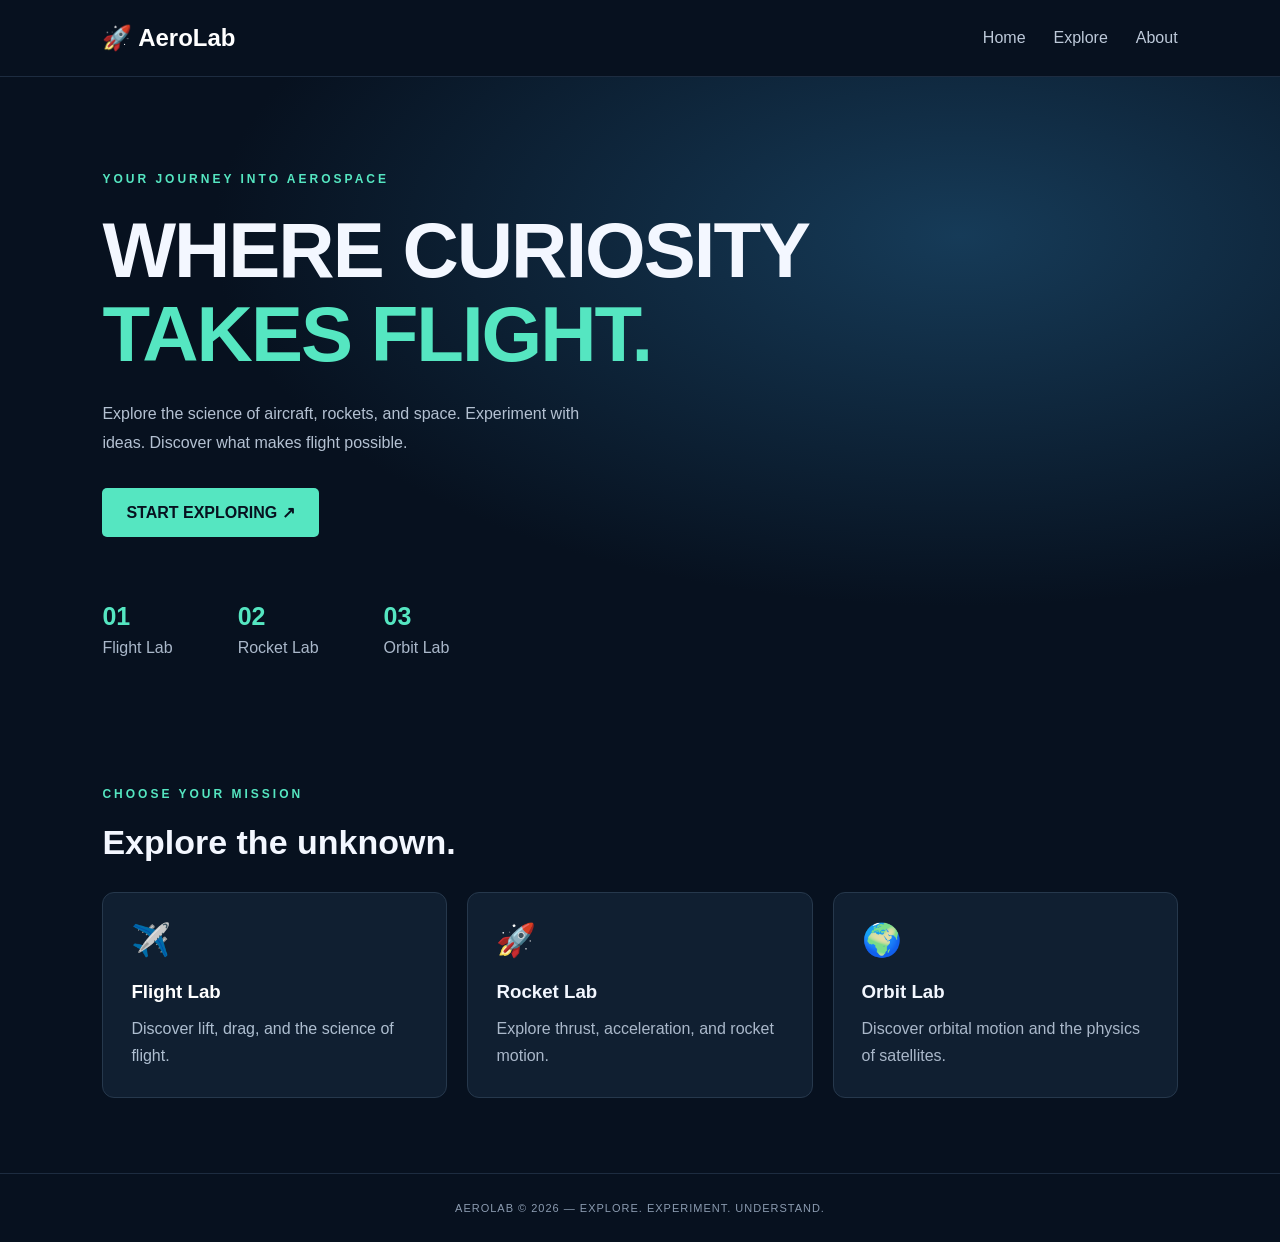
==== index.html @ 04c60d2a "Add files via upload" ====
<!DOCTYPE html>
<html lang="en">
<head>
    <meta charset="UTF-8">
    <meta name="viewport" content="width=device-width, initial-scale=1.0">
    <title>AeroLab | Explore Beyond</title>
    <link rel="stylesheet" href="style.css">
</head>
<body>

    <nav class="navbar">
        <a href="#" class="logo">🚀 AeroLab</a>
        <div class="nav-links">
            <a href="#">Home</a>
            <a href="#labs">Explore</a>
            <a href="#about">About</a>
        </div>
    </nav>

    <main class="hero">
        <p class="eyebrow">YOUR JOURNEY INTO AEROSPACE</p>

        <h1>WHERE CURIOSITY<br>
            <span>TAKES FLIGHT.</span>
        </h1>

        <p class="description">
            Explore the science of aircraft, rockets, and space.
            Experiment with ideas. Discover what makes flight possible.
        </p>

        <a href="#flight-lab" class="button">START EXPLORING ↗</a>

        <div class="stats">
            <div>
                <strong>01</strong>
                <p>Flight Lab</p>
            </div>
            <div>
                <strong>02</strong>
                <p>Rocket Lab</p>
            </div>
            <div>
                <strong>03</strong>
                <p>Orbit Lab</p>
            </div>
        </div>
    </main>

    <section id="labs" class="labs">

    <p class="eyebrow">CHOOSE YOUR MISSION</p>

    <h2>Explore the unknown.</h2>

    <div class="lab-grid">

        <a href="flight.html" class="lab-card">
            <span>✈️</span>
            <h3>Flight Lab</h3>
            <p>Discover lift, drag, and the science of flight.</p>
        </a>

        <article class="lab-card">
            <span>🚀</span>
            <h3>Rocket Lab</h3>
            <p>Explore thrust, acceleration, and rocket motion.</p>
        </article>

        <article class="lab-card">
            <span>🌍</span>
            <h3>Orbit Lab</h3>
            <p>Discover orbital motion and the physics of satellites.</p>
        </article>

    </div>

</section>

    
    <footer id="about">
        <p>AEROLAB © 2026 — EXPLORE. EXPERIMENT. UNDERSTAND.</p>
    </footer>
    <script src="script.js"></script>

</body>
</html>
---- style.css ----
* {
    margin: 0;
    padding: 0;
    box-sizing: border-box;
}

html {
    scroll-behavior: smooth;
}

body {
    background: #07111f;
    color: #f3f7ff;
    font-family: Arial, sans-serif;
}

.navbar {
    display: flex;
    justify-content: space-between;
    align-items: center;
    padding: 24px 8%;
    border-bottom: 1px solid #1d2c40;
}

.logo {
    color: #ffffff;
    text-decoration: none;
    font-size: 24px;
    font-weight: bold;
}

.nav-links {
    display: flex;
    gap: 28px;
}

.nav-links a {
    color: #bdc9d9;
    text-decoration: none;
}

.nav-links a:hover {
    color: #55e6c1;
}

.hero {
    min-height: 570px;
    padding: 95px 8% 55px;
    background:
        radial-gradient(ellipse at 75% 25%,
        #163b58 0%, #07111f 55%);
}

.eyebrow {
    color: #55e6c1;
    letter-spacing: 3px;
    font-size: 12px;
    font-weight: bold;
    margin-bottom: 22px;
}

h1 {
    font-size: clamp(42px, 7vw, 78px);
    line-height: 1.08;
    letter-spacing: -2px;
}

h1 span {
    color: #55e6c1;
}

.description {
    color: #b4c1d2;
    max-width: 520px;
    line-height: 1.8;
    margin: 24px 0 30px;
}

.button {
    display: inline-block;
    padding: 15px 24px;
    background: #55e6c1;
    color: #07111f;
    text-decoration: none;
    font-weight: bold;
    border-radius: 5px;
}

.button:hover {
    background: #ffffff;
}

.stats {
    display: flex;
    gap: 65px;
    margin-top: 65px;
}

.stats strong {
    color: #55e6c1;
    font-size: 25px;
}

.stats p {
    color: #aab8ca;
    margin-top: 8px;
}

.labs {
    padding: 75px 8%;
}

h2 {
    font-size: 34px;
    margin-bottom: 30px;
}

.lab-grid {
    display: grid;
    grid-template-columns: repeat(3, minmax(0, 1fr));
    gap: 20px;
}

.lab-card {
    padding: 28px;
    background: #101f31;
    border: 1px solid #26384c;
    border-radius: 12px;
    transition: transform 0.2s;
}

.lab-card:hover {
    transform: translateY(-5px);
    border-color: #55e6c1;
}

.lab-card span {
    font-size: 32px;
}

.lab-card h3 {
    margin: 22px 0 12px;
}

.lab-card p {
    color: #aab8ca;
    line-height: 1.7;
}

footer {
    border-top: 1px solid #1d2c40;
    padding: 28px 8%;
    text-align: center;
    color: #8b9bb0;
    font-size: 11px;
    letter-spacing: 1px;
}

@media (max-width: 650px) {
    .navbar {
        padding: 20px 5%;
    }

    .nav-links {
        gap: 12px;
        font-size: 13px;
    }

    .hero {
        padding: 75px 6% 45px;
    }

    .stats {
        gap: 25px;
    }

    .labs {
        padding: 55px 6%;
    }

    .lab-grid {
        grid-template-columns: 1fr;
    }
}
/* =========================
   FLIGHT LAB
   ========================= */

.flight-lab {
    padding: 90px 8%;
    background: #081321;
}

.flight-lab h2 {
    font-size: 48px;
    margin-bottom: 20px;
}

.lab-intro {
    color: #aebed0;
    max-width: 650px;
    line-height: 1.7;
    font-size: 17px;
}

.flight-container {
    margin-top: 50px;
    display: grid;
    grid-template-columns: 320px 1fr;
    gap: 30px;
}

.controls {
    background: #101f31;
    border: 1px solid #26384c;
    border-radius: 12px;
    padding: 30px;
}

.controls h3 {
    margin-bottom: 30px;
    color: #55e6c1;
    letter-spacing: 2px;
}

.controls label {
    display: flex;
    justify-content: space-between;
    margin-top: 25px;
    margin-bottom: 10px;
    color: #dce7f3;
}

.controls label span {
    color: #55e6c1;
}

.controls input[type="range"] {
    width: 100%;
    accent-color: #55e6c1;
}

.controls button {
    width: 100%;
    margin-top: 35px;
    padding: 15px;
    border: none;
    border-radius: 6px;
    background: #55e6c1;
    color: #07111f;
    font-weight: bold;
    font-size: 15px;
    cursor: pointer;
}

.controls button:hover {
    background: white;
}

.aircraft-area {
    min-height: 350px;
    position: relative;
    overflow: hidden;
    border: 1px solid #26384c;
    border-radius: 12px;
    background: radial-gradient(
        circle at center,
        #173b55,
        #081321 70%
    );
}

.airflow {
    position: absolute;
    top: 45%;
    left: 10%;
    color: #55e6c1;
    letter-spacing: 12px;
    font-size: 20px;
}

#aircraft {
    position: absolute;
    top: 42%;
    left: 48%;
    font-size: 65px;
    transition: transform 0.3s;
}

.force {
    position: absolute;
    font-size: 13px;
    font-weight: bold;
}

.lift {
    top: 25%;
    left: 50%;
    color: #55e6c1;
}

.weight {
    top: 65%;
    left: 50%;
    color: #ff8799;
}

.thrust {
    top: 48%;
    left: 70%;
    color: #55e6c1;
}
.drag {
    top: 55%;
    left: 38%;
    color: #ff8799;
}

.results {
    margin-top: 30px;
    display: flex;
    gap: 20px;
    flex-wrap: wrap;
}

.results h3 {
    width: 100%;
    color: #55e6c1;
    letter-spacing: 2px;
}

.result-box {
    background: #101f31;
    border: 1px solid #26384c;
    border-radius: 10px;
    padding: 20px 30px;
    min-width: 180px;
}

.result-box span {
    display: block;
    color: #9eafc2;
    margin-bottom: 8px;
}

.result-box strong {
    font-size: 28px;
    color: white;
}

.mission {
    margin-top: 40px;
    padding: 30px;
    border: 1px solid #55e6c1;
    border-radius: 12px;
    background: #0c1d2c;
}

.mission h3 {
    font-size: 28px;
    margin-bottom: 10px;
}

.mission p {
    color: #b4c1d2;
}

@media (max-width: 800px) {
    .flight-container {
        grid-template-columns: 1fr;
    }

    .flight-lab h2 {
        font-size: 36px;
    }
}
.learning-box {
    margin-top: 40px;
    padding: 30px;
    border: 1px solid #26384c;
    border-radius: 12px;
    background: #101f31;
}

.learning-box h3 {
    font-size: 28px;
    margin-bottom: 12px;
}

.learning-box p {
    color: #b4c1d2;
    line-height: 1.7;
}a.lab-card {
    display: block;
    text-decoration: none;
    color: white;
}

a.lab-card h3 {
    color: white;
}

a.lab-card p {
    color: #aebed0;
}

a.lab-card:hover {
    color: white;
}
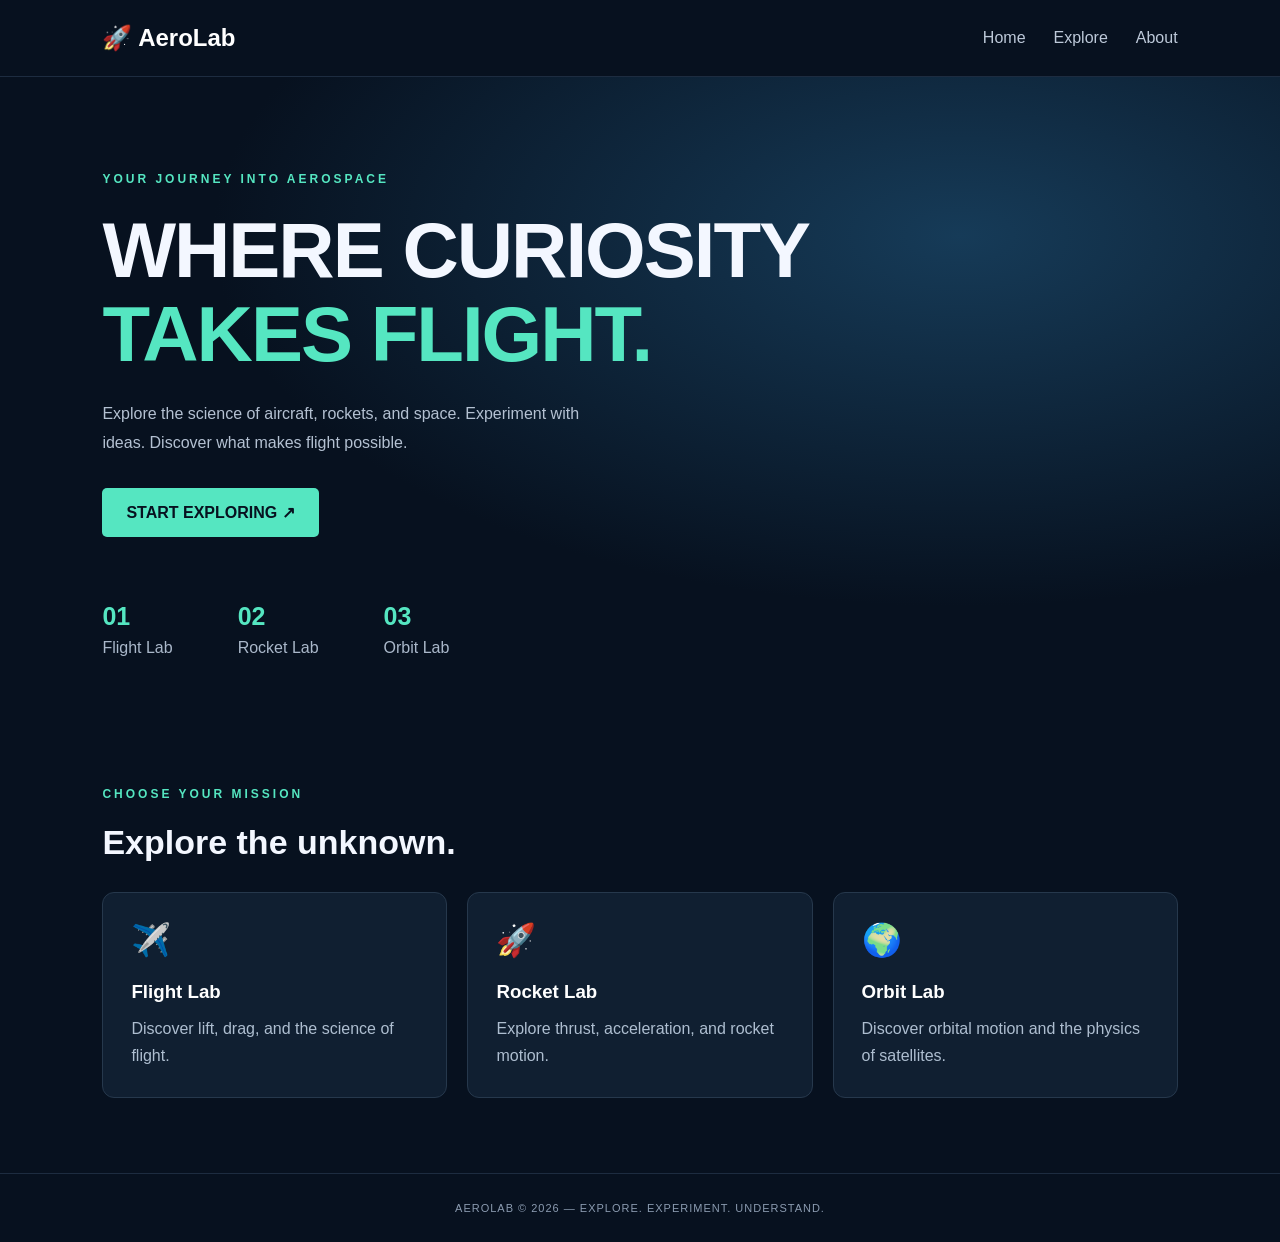
==== commit 81a6507f: "Add files via upload" ====
--- a/index.html
+++ b/index.html
@@ -30,7 +30,7 @@
             Experiment with ideas. Discover what makes flight possible.
         </p>
 
-        <a href="#flight-lab" class="button">START EXPLORING ↗</a>
+        <a href="flight.html" class="button">START EXPLORING ↗</a>
 
         <div class="stats">
             <div>
@@ -62,17 +62,19 @@
             <p>Discover lift, drag, and the science of flight.</p>
         </a>
 
-        <article class="lab-card">
+        
+        <a href="rocket.html" class="lab-card">
             <span>🚀</span>
             <h3>Rocket Lab</h3>
             <p>Explore thrust, acceleration, and rocket motion.</p>
-        </article>
+        </a>
 
-        <article class="lab-card">
-            <span>🌍</span>
-            <h3>Orbit Lab</h3>
-            <p>Discover orbital motion and the physics of satellites.</p>
-        </article>
+
+        <a href="orbit.html" class="lab-card">
+    <span>🌍</span>
+    <h3>Orbit Lab</h3>
+    <p>Discover orbital motion and the physics of satellites.</p>
+</a>
 
     </div>
 
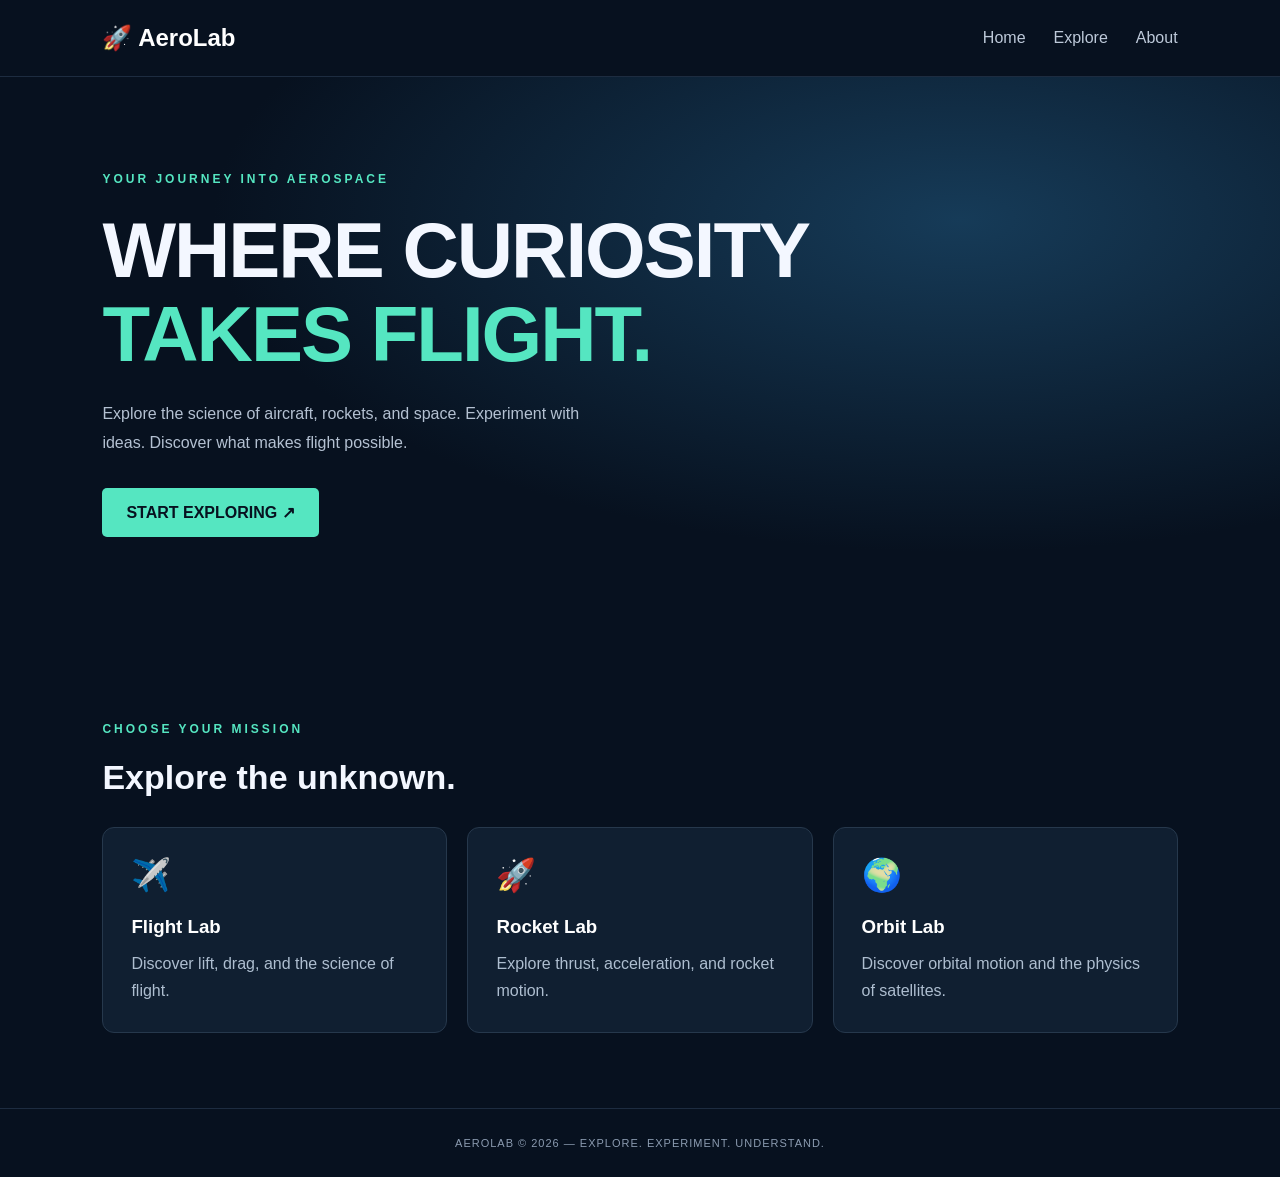
==== commit c6eface0: "Add files via upload" ====
--- a/index.html
+++ b/index.html
@@ -32,20 +32,7 @@
 
         <a href="flight.html" class="button">START EXPLORING ↗</a>
 
-        <div class="stats">
-            <div>
-                <strong>01</strong>
-                <p>Flight Lab</p>
-            </div>
-            <div>
-                <strong>02</strong>
-                <p>Rocket Lab</p>
-            </div>
-            <div>
-                <strong>03</strong>
-                <p>Orbit Lab</p>
-            </div>
-        </div>
+        
     </main>
 
     <section id="labs" class="labs">
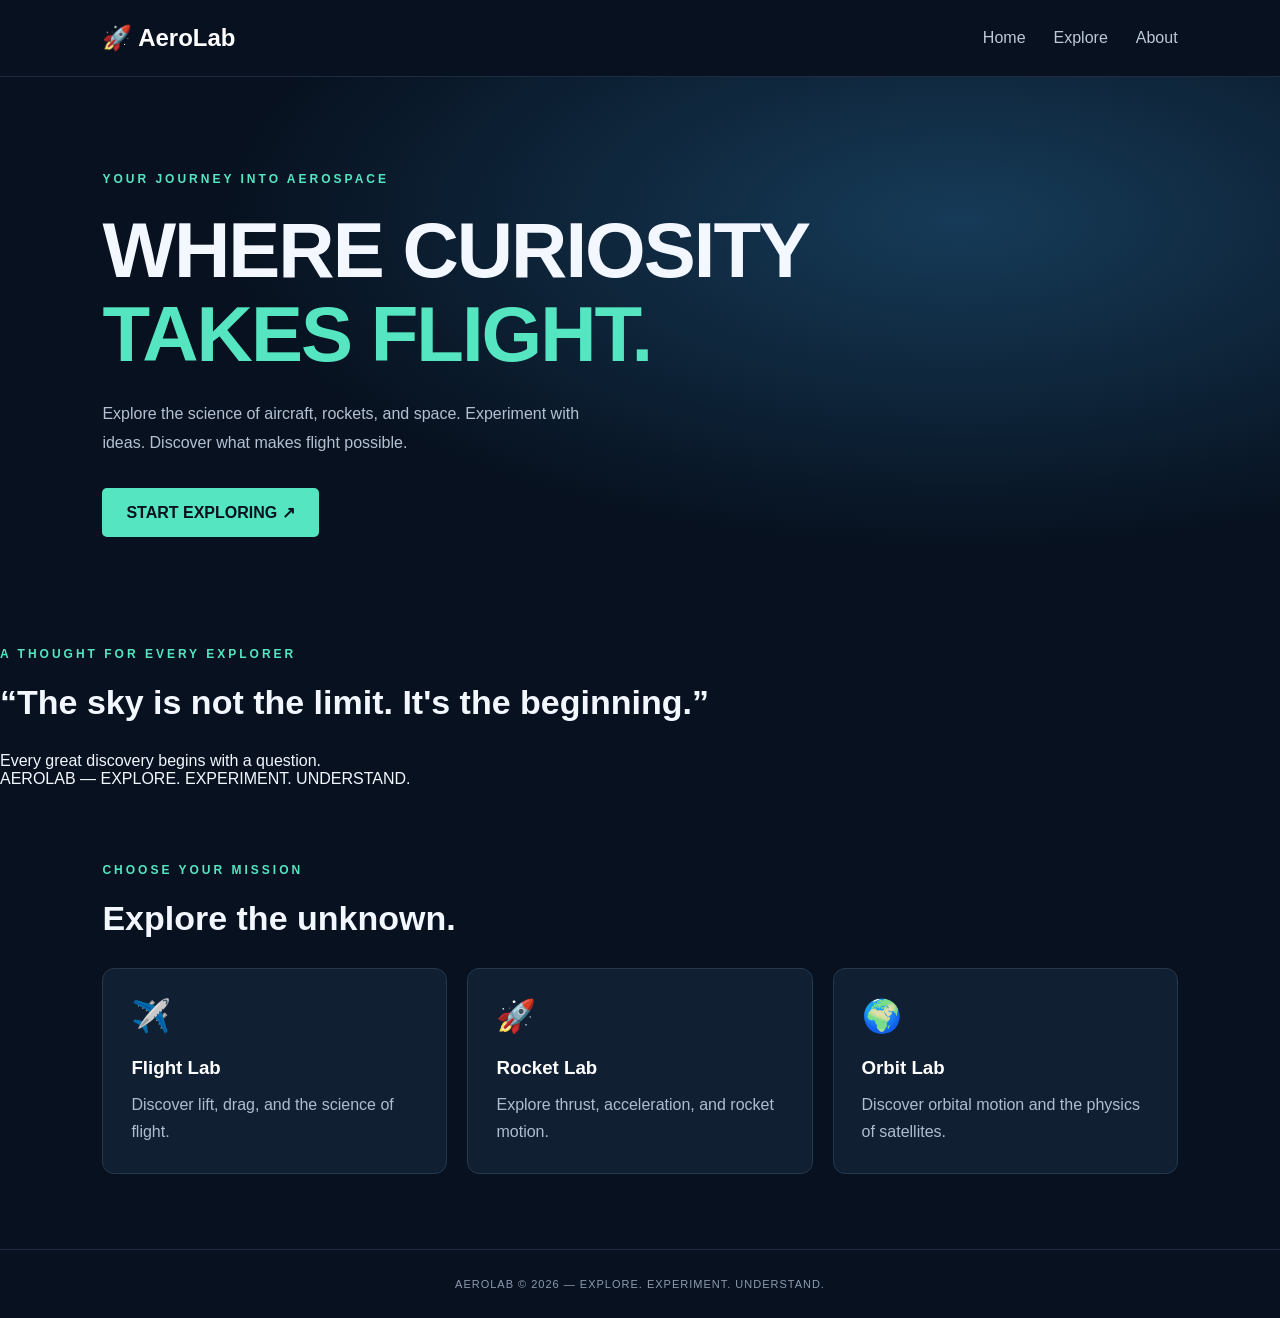
==== commit c44e3182: "Add files via upload" ====
--- a/index.html
+++ b/index.html
@@ -30,10 +30,28 @@
             Experiment with ideas. Discover what makes flight possible.
         </p>
 
-        <a href="flight.html" class="button">START EXPLORING ↗</a>
+        <a href="#labs" class="button">START EXPLORING ↗</a>
 
         
     </main>
+    
+<section class="quote-section">
+    <p class="eyebrow">A THOUGHT FOR EVERY EXPLORER</p>
+
+    <h2>
+        “The sky is not the limit.
+        <span>It's the beginning.</span>”
+    </h2>
+
+    <p class="quote-caption">
+        Every great discovery begins with a question.
+    </p>
+
+    <p class="quote-brand">
+        AEROLAB — EXPLORE. EXPERIMENT. UNDERSTAND.
+    </p>
+</section>
+
 
     <section id="labs" class="labs">
 
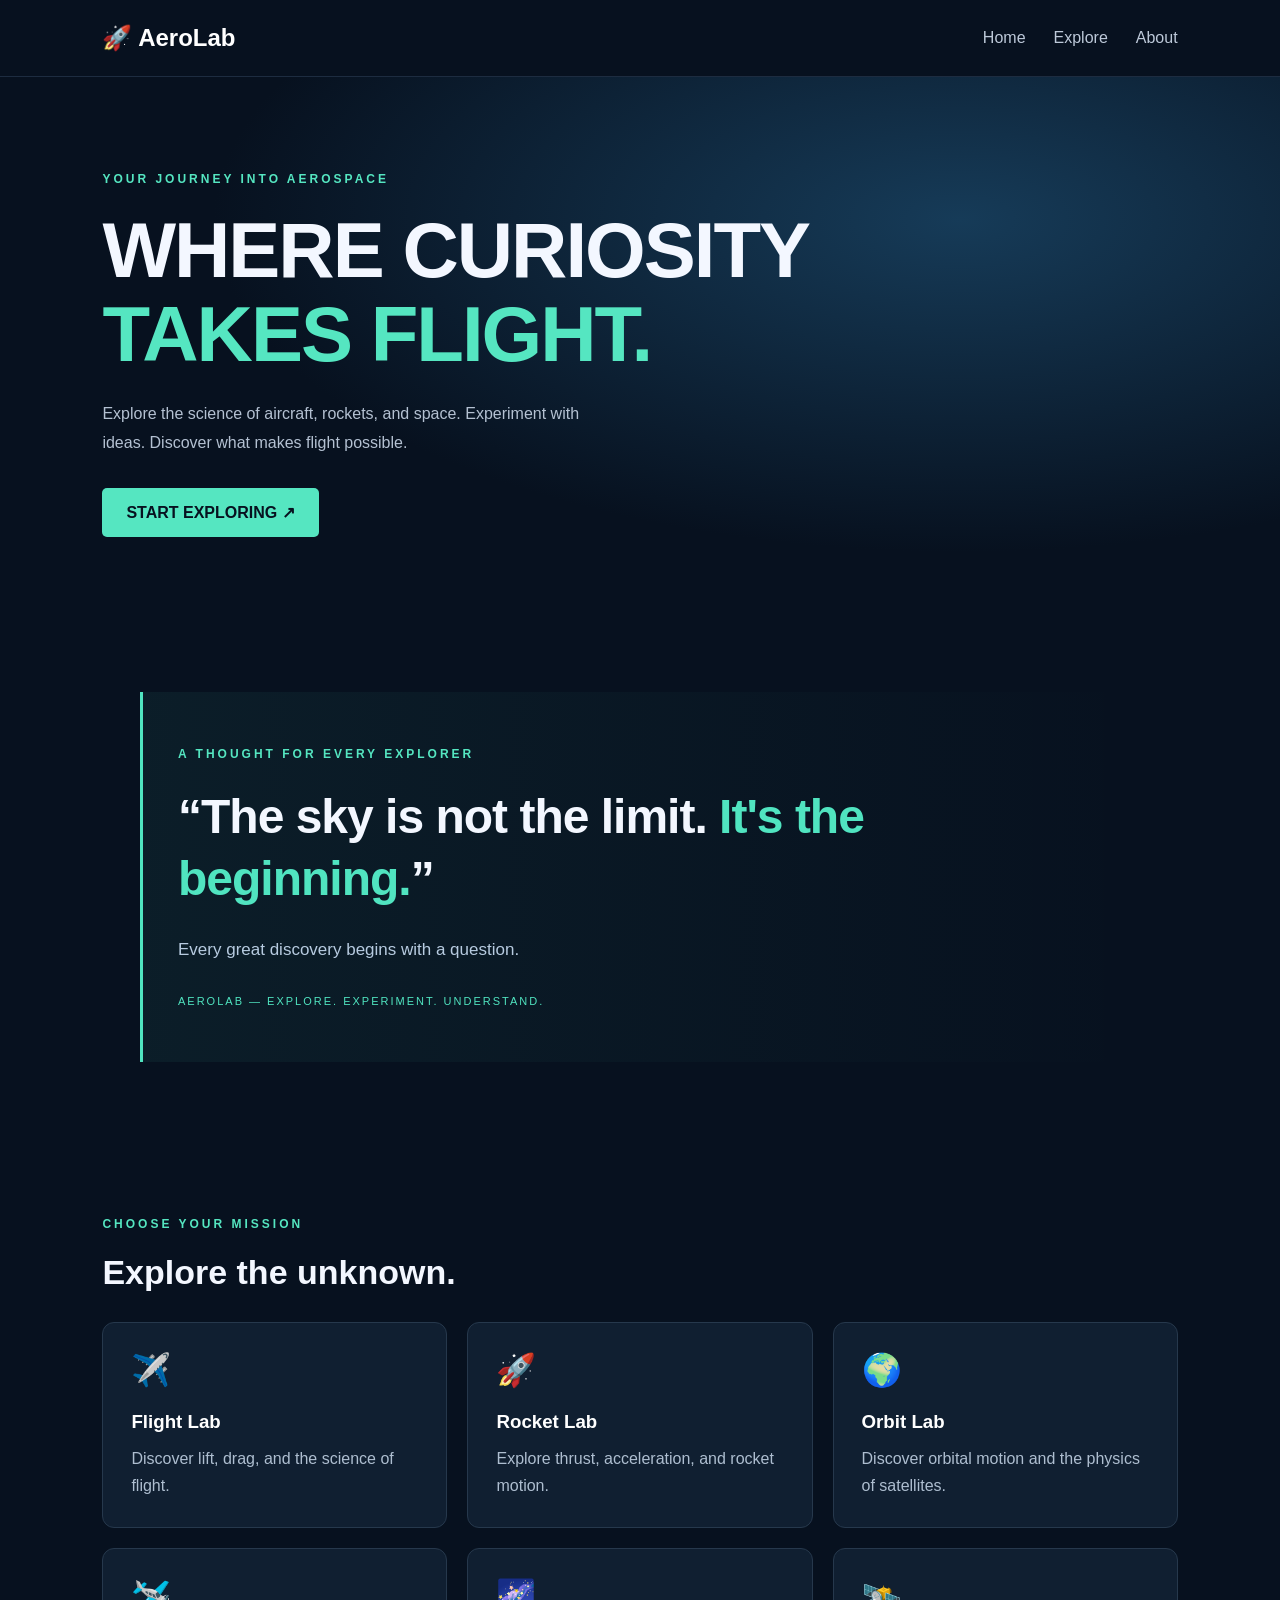
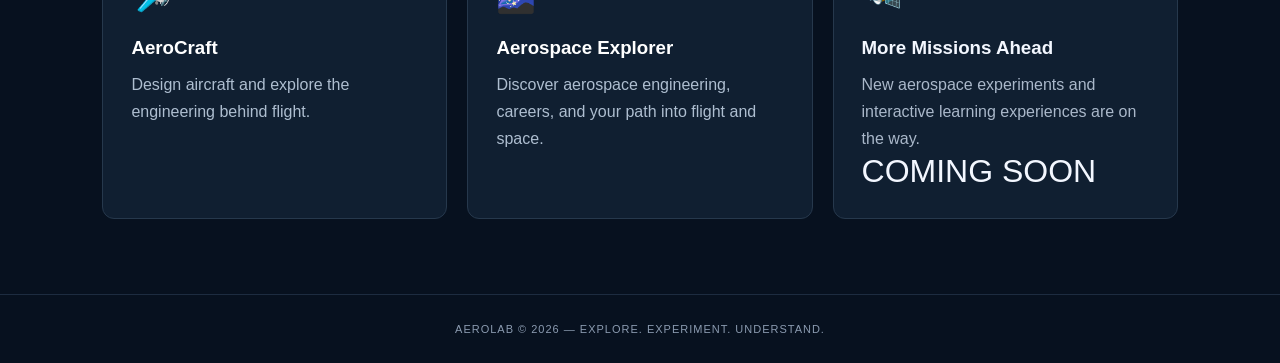
==== commit 3e2f4128: "Add files via upload" ====
--- a/index.html
+++ b/index.html
@@ -80,6 +80,22 @@
     <h3>Orbit Lab</h3>
     <p>Discover orbital motion and the physics of satellites.</p>
 </a>
+        <a href="aircraft.html" class="lab-card">
+            <span>🛩️</span>
+            <h3>AeroCraft</h3>
+            <p>Design aircraft and explore the engineering behind flight.</p>
+        </a>
+                <a href="explorer.html" class="lab-card">
+            <span>🌌</span>
+            <h3>Aerospace Explorer</h3>
+            <p>Discover aerospace engineering, careers, and your path into flight and space.</p>
+        </a>
+                <div class="lab-card coming-soon-card">
+            <span>🛰️</span>
+            <h3>More Missions Ahead</h3>
+            <p>New aerospace experiments and interactive learning experiences are on the way.</p>
+            <span class="coming-soon-label">COMING SOON</span>
+        </div>
 
     </div>
 
--- a/style.css
+++ b/style.css
@@ -407,4 +407,48 @@
 
 a.lab-card:hover {
     color: white;
-}+}
+
+.quote-section {
+    max-width: 1000px;
+    margin: 45px auto 80px;
+    padding: 55px 35px;
+    border-left: 3px solid #50e4c0;
+    background: linear-gradient(
+        90deg,
+        rgba(80, 228, 192, 0.06),
+        transparent
+    );
+}
+
+.quote-section h2 {
+    max-width: 850px;
+    margin: 25px 0;
+    font-size: clamp(28px, 4vw, 48px);
+    line-height: 1.3;
+    letter-spacing: -1px;
+}
+
+.quote-section h2 span {
+    color: #50e4c0;
+}
+
+.quote-caption {
+    color: #b7cbe0;
+    font-size: 17px;
+    line-height: 1.7;
+}
+
+.quote-brand {
+    margin-top: 30px;
+    color: #50e4c0;
+    font-size: 11px;
+    letter-spacing: 2px;
+}
+
+@media (max-width: 600px) {
+    .quote-section {
+        margin: 65px auto;
+        padding: 30px 20px;
+    }
+}
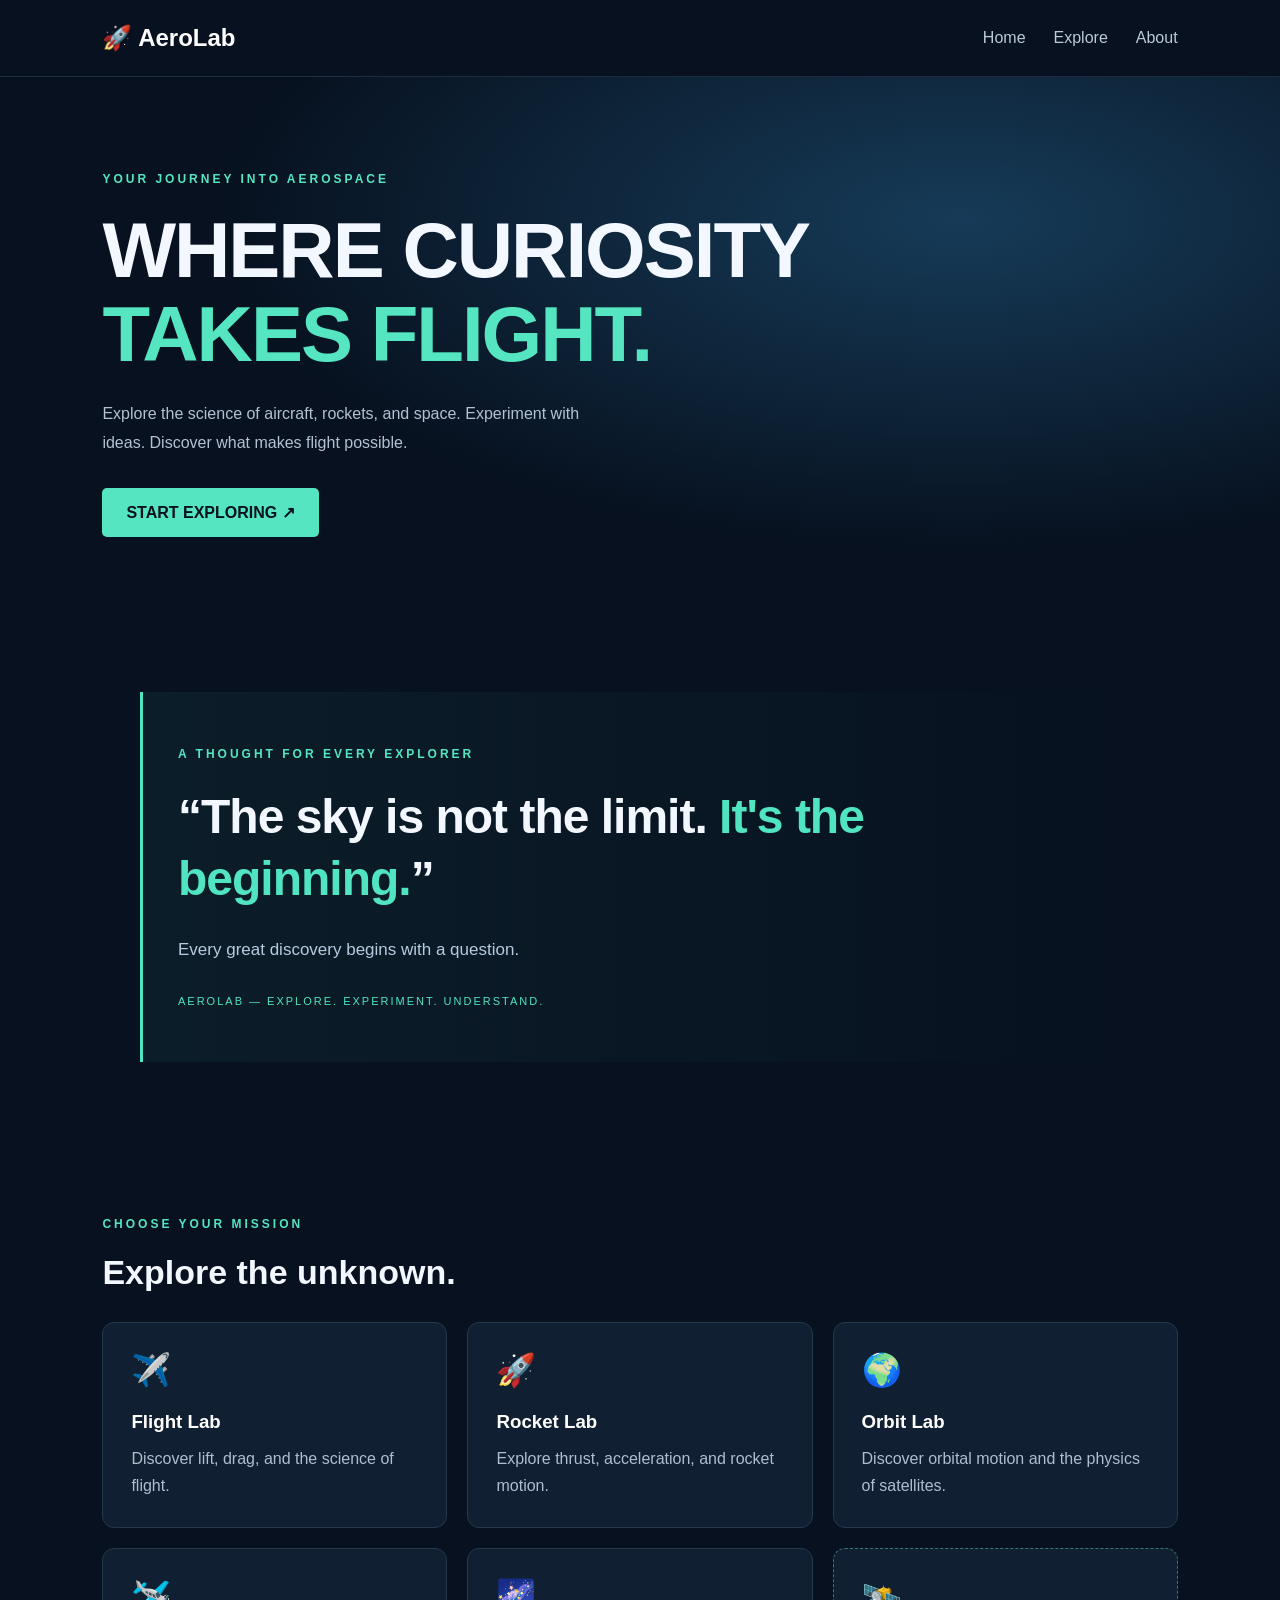
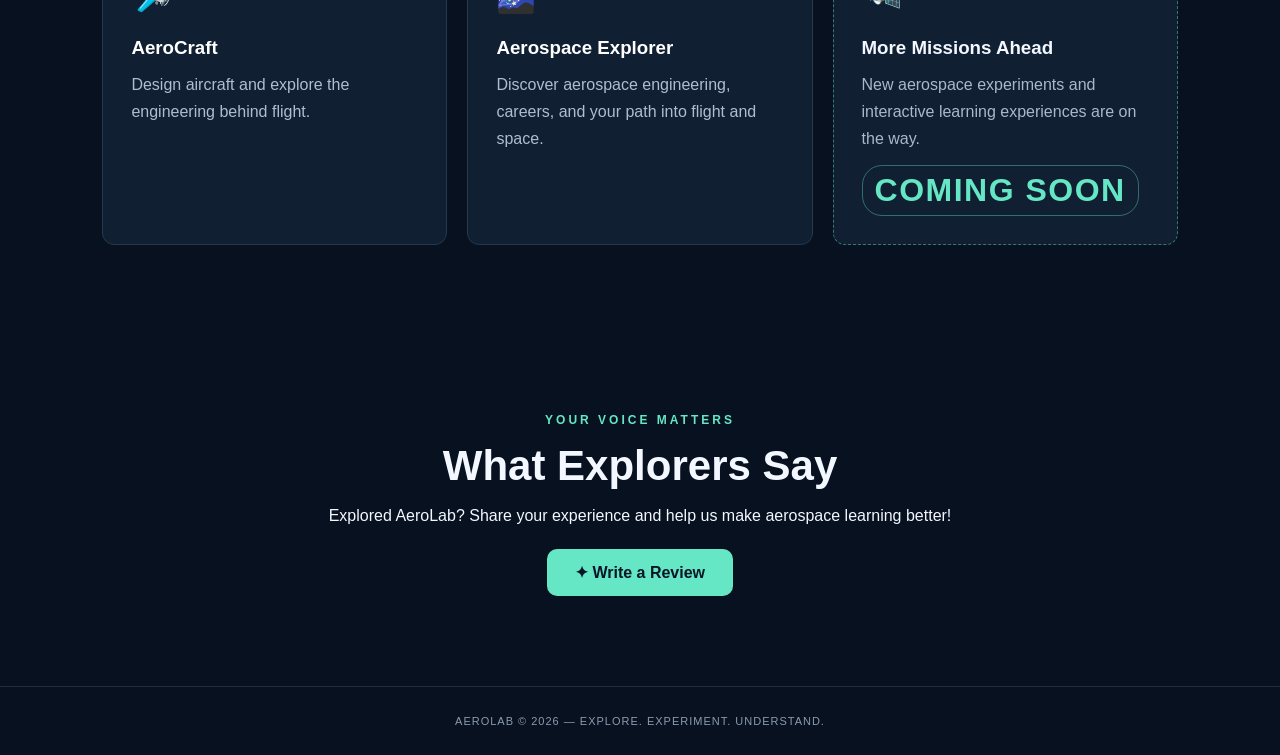
==== commit 6152e541: "Add files via upload" ====
--- a/index.html
+++ b/index.html
@@ -101,6 +101,27 @@
 
 </section>
 
+
+<section class="reviews-section" id="reviews">
+    <p class="section-tag">YOUR VOICE MATTERS</p>
+    <h2>What Explorers Say</h2>
+    <p>
+        Explored AeroLab? Share your experience
+        and help us make aerospace learning better!
+    </p>
+
+    <a
+        href="https://docs.google.com/forms/d/e/1FAIpQLSeYCy7Zh9SEDLbJVyrLHPeeiFlzmfulH214gAQliQxLrmQM4Q/viewform?usp=header"
+        target="_blank"
+        rel="noopener noreferrer"
+        class="review-button">
+        ✦ Write a Review
+    </a>
+</section>
+
+
+
+
     
     <footer id="about">
         <p>AEROLAB © 2026 — EXPLORE. EXPERIMENT. UNDERSTAND.</p>
--- a/style.css
+++ b/style.css
@@ -452,3 +452,60 @@
         padding: 30px 20px;
     }
 }
+.coming-soon-card {
+    border: 1px dashed rgba(101, 230, 196, 0.45);
+    cursor: default;
+}
+
+.coming-soon-label {
+    display: inline-block;
+    margin-top: 12px;
+    padding: 6px 12px;
+    border: 1px solid rgba(101, 230, 196, 0.4);
+    border-radius: 20px;
+    color: #65E6C4;
+    font-size: 11px;
+    letter-spacing: 1.5px;
+    font-weight: 600;
+}
+
+.reviews-section {
+    text-align: center;
+    padding: 60px 20px;
+    margin: 30px auto;
+    max-width: 850px;
+}
+
+.reviews-section .section-tag {
+    color: #65e6c4;
+    letter-spacing: 3px;
+    font-size: 12px;
+    font-weight: 700;
+}
+
+.reviews-section h2 {
+    margin: 12px 0;
+    font-size: clamp(28px, 4vw, 42px);
+}
+
+.reviews-section p {
+    line-height: 1.7;
+}
+
+.review-button {
+    display: inline-block;
+    margin-top: 20px;
+    padding: 14px 28px;
+    background: #65e6c4;
+    color: #071526;
+    text-decoration: none;
+    font-weight: 700;
+    border-radius: 10px;
+    transition: transform 0.2s, box-shadow 0.2s;
+}
+
+.review-button:hover {
+    transform: translateY(-3px);
+    box-shadow: 0 8px 24px rgba(101, 230, 196, 0.2);
+}
+
